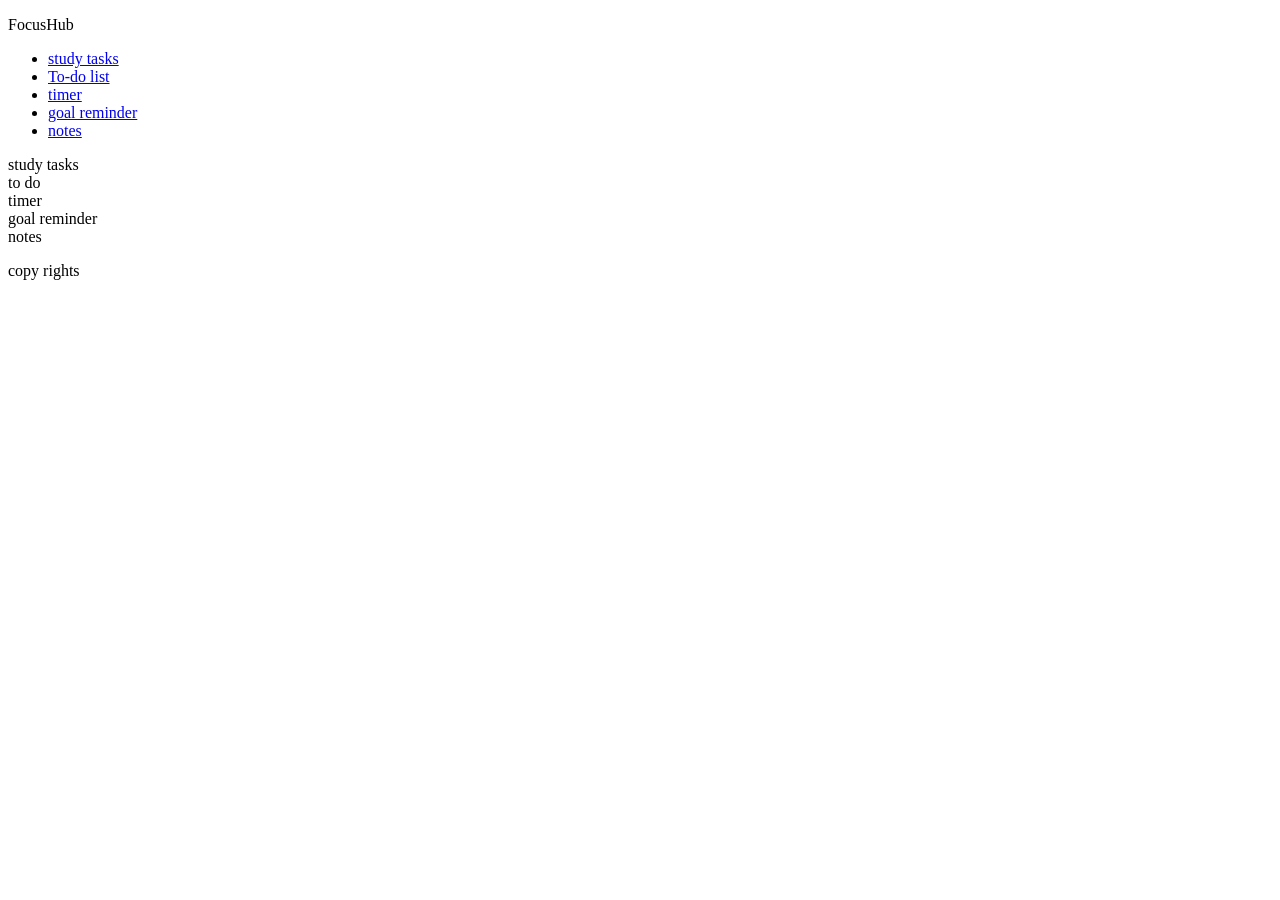
==== index.html @ fe879a46 "day 2-intial html base" ====
<!DOCTYPE html>
<html lang="en">
<head>
    <meta charset="UTF-8">
    <meta name="viewport" content="width=device-width, initial-scale=1.0">
    <title>FocusHub</title>
</head>
<body>
    <header>
<p>FocusHub</p>
    </header>
    <div class="layout">
     <nav>
     <ul>
        <li><a href="#study-tasks">study tasks</a></li>
        <li><a href="#todo-list">To-do list</a></li>
        <li><a href="#timer">timer</a></li>
        <li><a href="#goal-reminder">goal reminder</a></li>
        <li><a href="#notes">notes</a></li>
     </ul>
    </nav>
    <main>
<section id="study-tasks">study tasks</section>
<section id="todo-list">to do</section>
<section id="timer">timer</section>
<section id="goal-reminder">goal reminder</section>
<section id="notes">notes</section>

   </main>
    </div>
    <footer>
<p>copy rights</p>
    </footer>
</html>
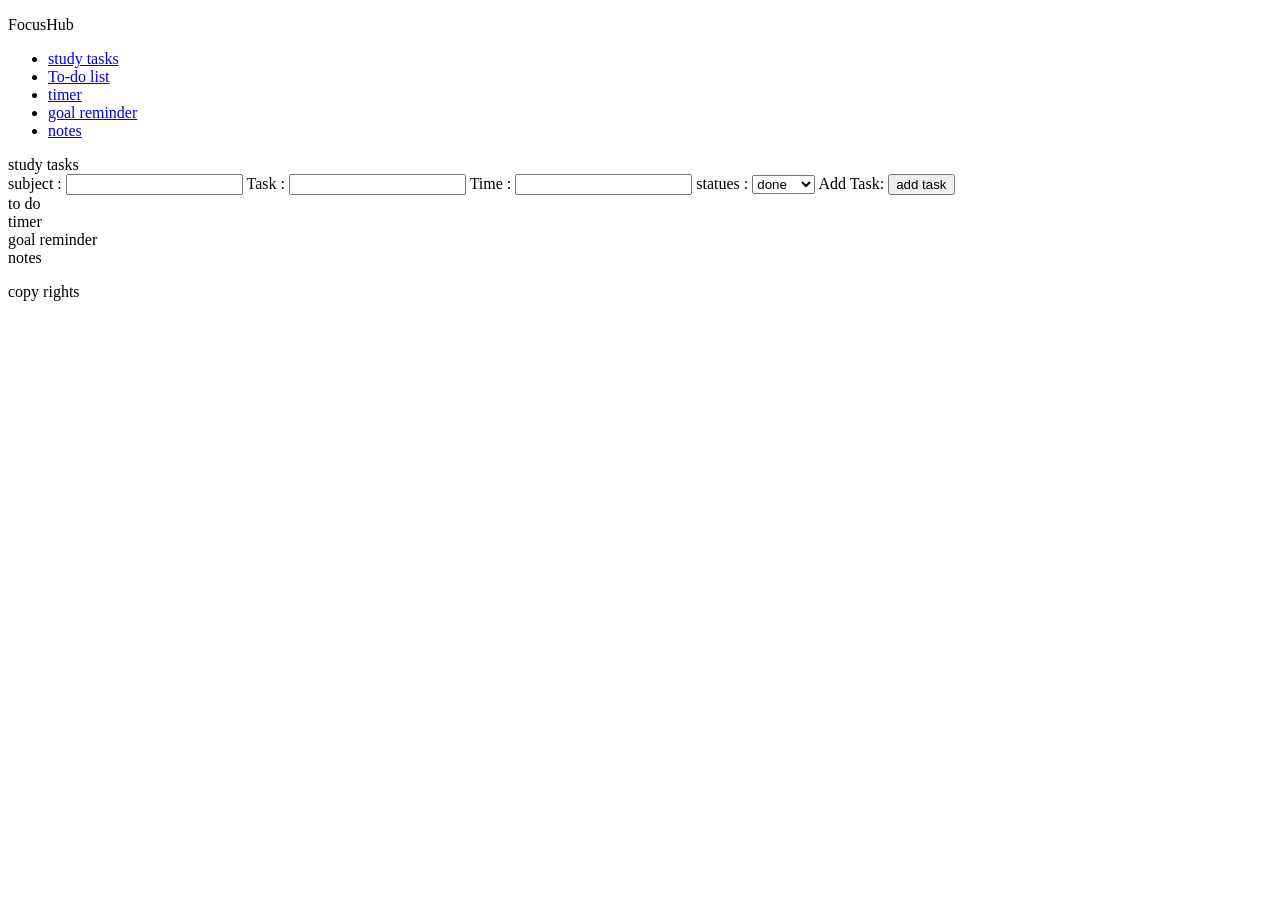
==== commit 25ad3e9b: "form-improved html" ====
--- a/index.html
+++ b/index.html
@@ -8,9 +8,7 @@
 <body>
     <header>
 <p>FocusHub</p>
-    </header>
-    <div class="layout">
-     <nav>
+ <nav>
      <ul>
         <li><a href="#study-tasks">study tasks</a></li>
         <li><a href="#todo-list">To-do list</a></li>
@@ -19,8 +17,20 @@
         <li><a href="#notes">notes</a></li>
      </ul>
     </nav>
+    </header>
+    <div class="layout">
+    
     <main>
-<section id="study-tasks">study tasks</section>
+<section id="study-tasks" >study tasks
+    <form>
+        <label>subject : <input></input></label>
+        <label>Task    : <input></input></label>
+        <label>Time    : <input></input></label>
+        <label>statues : <select><option>done</option><option>not yet</option></select></label>
+        <label>Add Task: <button>add task</button></label>
+    </form>
+
+</section>
 <section id="todo-list">to do</section>
 <section id="timer">timer</section>
 <section id="goal-reminder">goal reminder</section>
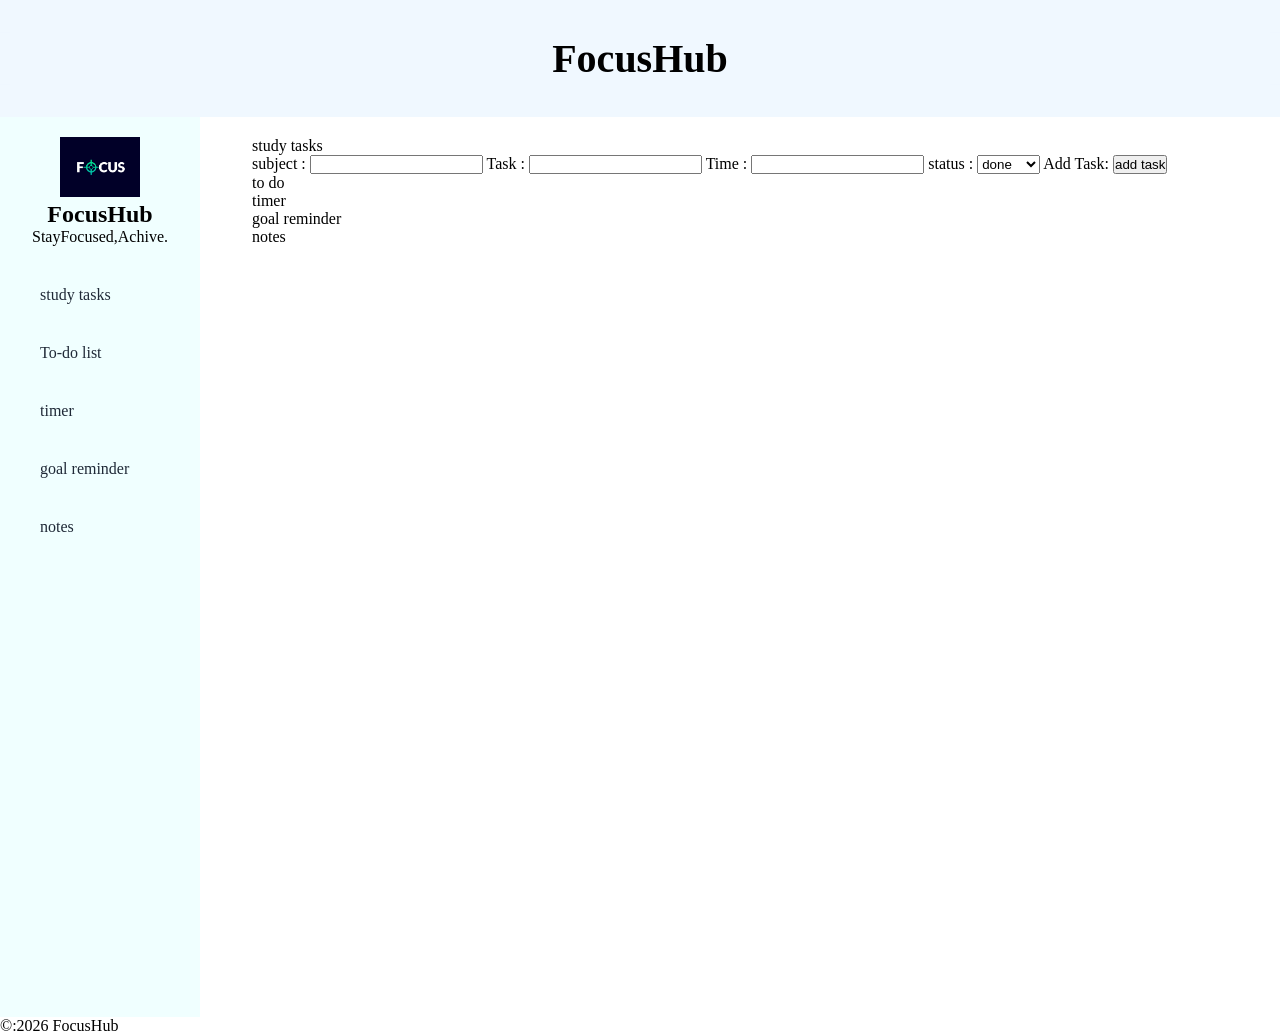
==== commit a70a4c2e: "initial html" ====
--- a/index.html
+++ b/index.html
@@ -4,11 +4,22 @@
     <meta charset="UTF-8">
     <meta name="viewport" content="width=device-width, initial-scale=1.0">
     <title>FocusHub</title>
+    <link rel="stylesheet" href="css/style.css">
 </head>
 <body>
-    <header>
-<p>FocusHub</p>
- <nav>
+    
+    <header class="header">
+<h1>FocusHub</h1>
+
+    </header>
+    <div class="layout">
+    <aside class="sidebar"> 
+        <div class="logo">
+            <img src="assets/logo.jpg" alt="FocusHub Logo">
+            <h2>FocusHub</h2>
+            <p>StayFocused,Achive.</p>
+        </div>
+        <nav>
      <ul>
         <li><a href="#study-tasks">study tasks</a></li>
         <li><a href="#todo-list">To-do list</a></li>
@@ -16,18 +27,15 @@
         <li><a href="#goal-reminder">goal reminder</a></li>
         <li><a href="#notes">notes</a></li>
      </ul>
-    </nav>
-    </header>
-    <div class="layout">
-    
-    <main>
+    </nav></aside>
+    <main class="main">
 <section id="study-tasks" >study tasks
     <form>
-        <label>subject : <input></input></label>
-        <label>Task    : <input></input></label>
-        <label>Time    : <input></input></label>
-        <label>statues : <select><option>done</option><option>not yet</option></select></label>
-        <label>Add Task: <button>add task</button></label>
+        <label>subject : <input></label>
+        <label>Task    : <input></label>
+        <label>Time    : <input></label>
+        <label>status : <select><option>done</option><option>not yet</option></select></label>
+        <label>Add Task: <button type="submit">add task</button></label>
     </form>
 
 </section>
@@ -39,6 +47,6 @@
    </main>
     </div>
     <footer>
-<p>copy rights</p>
+<p>&copy:2026 FocusHub</p>
     </footer>
 </html>
--- a/css/style.css
+++ b/css/style.css
@@ -0,0 +1,100 @@
+/*css reset*/
+* {
+    margin:0;
+    padding:0;
+    box-sizing:border-box;
+
+}
+
+
+
+
+
+/*global styles*/
+.body {
+    background-color: #f5f7fa;
+    font-family: Arial, Helvetica, sans-serif;
+    min-height: 100vh;
+    color: #1f2937;
+    
+}
+
+
+.header h1{
+    text-align: center;
+}
+
+/*header*/
+.header {
+   background-color: aliceblue;
+   padding: 25px;
+   /* box-shadow: #1f2937; */
+   border-bottom: #1f2937;
+   border-width: 10px;
+   border-style: dashed;
+   border-color: aliceblue;
+   font-size: 20px;
+   .h1{
+    font-size: 2rem;
+    padding-left: 20px;
+   }
+}
+.sidebar a:hover{
+    background-color: #3c78cc;
+    cursor: pointer;
+}
+.sidebar a{
+    text-decoration: none;
+    color: #1f2937;
+    display: block;
+    padding: 20px;
+    border-radius: 10px;
+
+}
+.sidebar ul{
+    list-style: none;
+}
+
+
+.logo{
+text-align: center;
+margin-bottom: 20px;
+}
+
+
+.logo img{
+    width: 80px;
+    
+}
+
+
+/*sidebar*/
+.sidebar{
+    width: 200px;
+    height: 600px;
+    text-align: justify;
+    size: 20px;
+    padding: 20px;
+    background-color: azure;
+    flex-direction: column;
+    box-shadow: #1f2937,10px;
+    min-height: 100vh;
+}
+
+
+
+
+/*dashboard*/
+.layout {
+display:flex;
+gap: 2rem;
+}
+.main{
+   flex: auto;
+    padding: 20px;
+}
+
+
+
+/*cards*/
+
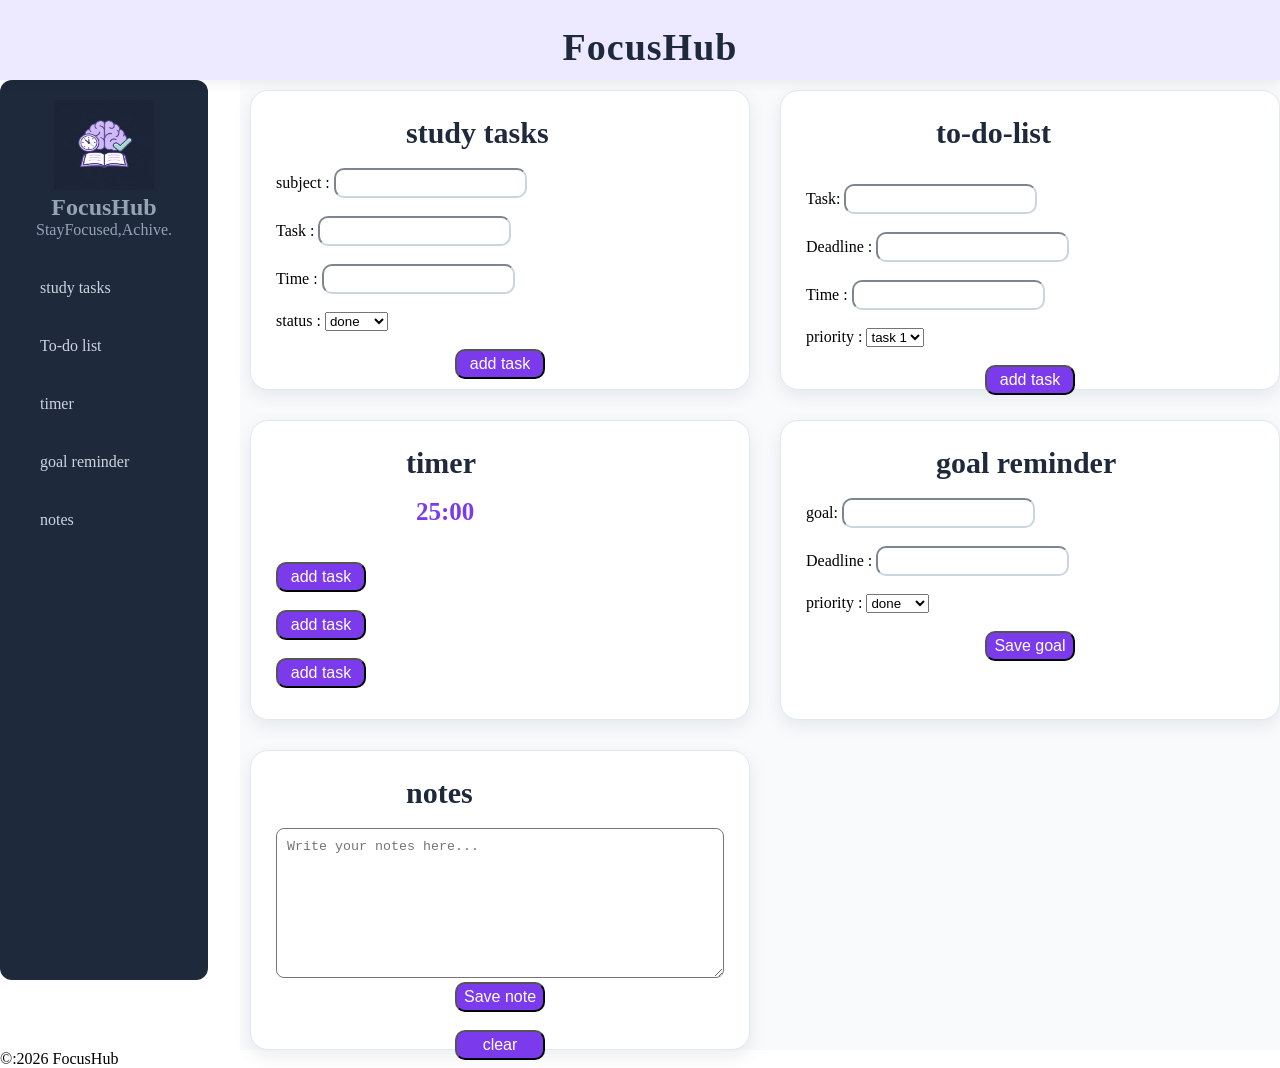
==== commit 2aa1a9c7: "css dashboard finished" ====
--- a/index.html
+++ b/index.html
@@ -15,7 +15,7 @@
     <div class="layout">
     <aside class="sidebar"> 
         <div class="logo">
-            <img src="assets/logo.jpg" alt="FocusHub Logo">
+            <img src="assets/c091068a-8f9d-4ba6-a585-a3e6d6898ce0.jpg" alt="FocusHub Logo">
             <h2>FocusHub</h2>
             <p>StayFocused,Achive.</p>
         </div>
@@ -29,21 +29,56 @@
      </ul>
     </nav></aside>
     <main class="main">
-<section id="study-tasks" >study tasks
+        <div class="grid">
+<section class="study-tasks" ><b>study tasks</b><br><br>
     <form>
-        <label>subject : <input></label>
-        <label>Task    : <input></label>
-        <label>Time    : <input></label>
-        <label>status : <select><option>done</option><option>not yet</option></select></label>
-        <label>Add Task: <button type="submit">add task</button></label>
+        <label class="label">subject : <input></label><br><br>
+        <label>Task     : <input></label><br><br>
+        <label>Time    : <input></label><br><br>
+        <label>status : <select><option>done</option><option>not yet</option></select></label><br><br>
+               <div class="add-task">  <button type="submit">add task</button></div><br><br>
+            </form>
+        </section>
     </form>
 
 </section>
-<section id="todo-list">to do</section>
-<section id="timer">timer</section>
-<section id="goal-reminder">goal reminder</section>
-<section id="notes">notes</section>
+<section class="study-tasks"><b>to-do-list<br><br></b>
+     <form>
+       <label>Task: <input></label><br><br>
+        <label>Deadline   : <input></label><br><br>
+        <label>Time    : <input></label><br><br>
+        <label>priority : <select><option>task 1</option><option>task 2</option></select></label><br><br>
+               <div class="add-task"> <button type="submit">add task</button></div><br><br>
+            </form>
+</section>
+<section class="study-tasks"><b>timer</b><br><br> <form>
+       <label><h3>25:00</h3></label><br><br>
+        <!-- <label>Deadline   : <input></label><br><br>
+        <label>Time    : <input></label><br><br>
+        <label>priority : <select><option>task 1</option><option>task 2</option></select></label><br><br> -->
+               <div class="start"> <button type="submit">add task</button></div><br>
+               <div class="pause"> <button type="submit">add task</button></div><br>
+               <div class="reset"> <button type="submit">add task</button></div><br>
+               </form></section>
+<section class="study-tasks"><b>goal reminder</b><br><br><form>
+        <label>goal: <input></label><br><br>
+        <label>Deadline    : <input type="datetime"></label><br><br>
+        <!-- <label>Time    : <input></label><br><br> -->
+        <label>priority : <select><option>done</option><option>not yet</option></select></label><br><br>
+               <div class="add-task">  <button type="submit">Save goal</button></div><br><br>
+            </form></section>
+<section class="study-tasks"><div class="notes"><b>notes</b><br><br>  <form>
+       <!-- <label>Task: <input></label><br><br> -->
+        
+        <!-- <label>Deadline   : <input></label><br><br>
+        <label>Time    : <input></label><br><br>
+        <label>priority : <select><option>task 1</option><option>task 2</option></select></label><br><br> -->
+        <textarea id="notes" placeholder="Write your notes here..."></textarea>
+        <div class="add-task"> <button type="submit">Save note</button></div><br>
+                <div class="add-task"> <button type="submit">clear</button></div>
+            </form></div></section>
 
+        </div>
    </main>
     </div>
     <footer>
--- a/css/style.css
+++ b/css/style.css
@@ -1,3 +1,8 @@
+:root{
+    --primary-color:#7C3AED;
+
+}
+
 /*css reset*/
 * {
     margin:0;
@@ -12,7 +17,7 @@
 
 /*global styles*/
 .body {
-    background-color: #f5f7fa;
+   
     font-family: Arial, Helvetica, sans-serif;
     min-height: 100vh;
     color: #1f2937;
@@ -22,30 +27,43 @@
 
 .header h1{
     text-align: center;
+     font-size: 38px;
+    padding-left: 20px;
+    color: #1E293B;
+    font-weight: 700;
+    font: poppins;
+    letter-spacing: 1px;
+
 }
 
 /*header*/
 .header {
-   background-color: aliceblue;
+    position: sticky;
+   background-color: #EDE9FE;
    padding: 25px;
-   /* box-shadow: #1f2937; */
+   box-shadow: #1f2937;
    border-bottom: #1f2937;
    border-width: 10px;
-   border-style: dashed;
+   border-block-end-style: calc();
    border-color: aliceblue;
    font-size: 20px;
-   .h1{
-    font-size: 2rem;
-    padding-left: 20px;
-   }
+   position: sticky;
+   top: 0;
+   height: 80px;
+   width: 100%;
+   box-shadow: 0px 2px 12px rgba(0,0,0,0.08);
 }
 .sidebar a:hover{
-    background-color: #3c78cc;
+    background-color :var(--primary-color);
     cursor: pointer;
+    /* padding: 12px; */
+    transition: 0.3s;
+    
+
 }
 .sidebar a{
     text-decoration: none;
-    color: #1f2937;
+    color: #CBD5E1;
     display: block;
     padding: 20px;
     border-radius: 10px;
@@ -59,26 +77,30 @@
 .logo{
 text-align: center;
 margin-bottom: 20px;
+color: #94a3b8;
+font-weight: 400;
 }
 
 
 .logo img{
-    width: 80px;
+    width: 100px;
+    height: 90px;
     
 }
 
 
 /*sidebar*/
 .sidebar{
-    width: 200px;
+    width: 240px;
     height: 600px;
     text-align: justify;
     size: 20px;
     padding: 20px;
-    background-color: azure;
+    background-color: #1e293b;
     flex-direction: column;
     box-shadow: #1f2937,10px;
-    min-height: 100vh;
+    height: 100vh;
+    border-radius: 12px;
 }
 
 
@@ -91,10 +113,106 @@
 }
 .main{
    flex: auto;
-    padding: 20px;
+    /* padding: 20px; */
+    background-color: #f8fafc;
 }
 
 
 
 /*cards*/
 
+.main button:hover{
+    background-color: #95a8c8;
+    cursor: pointer;
+    transition: all;
+    box-shadow: #3B82F6,10px;
+}
+.main button:active{
+    motion: 100px;
+    size: 10px;
+}
+
+.main input{
+    border-radius: 10px;
+   background-color: #ffff;
+    padding: 10px;
+    border-color: #cbd5e1;
+    height: 30px;
+
+}
+.main input:focus{
+    border-color: #7C3AED;
+    box-shadow: 0 0 0 3px rgba(124,58,237,0.2);
+    
+}
+
+.study-tasks{
+    background-color: white;
+    border-radius: 18px;
+    padding: 25px;
+    box-shadow: 0 6px 18px rgba(15,23,42,0.08);
+    margin-top: 10px;
+    margin-left: 10px;
+    width: 500px;
+    height: 300px;
+    border: 1px solid #e2e8f0;
+    
+}
+.study-tasks b{
+    /* text-align: center; */
+   
+    padding-left: 130px;
+    font-family: Georgia, 'Times New Roman', Times, serif;
+    color: #1e293b;
+    font-weight: 700;
+    font-size: 30px;
+}
+
+.add-task{
+    border-radius: 30px;
+    text-align: center;
+}
+button{
+    width: 90px;
+    border-radius: 10px;
+    background-color: #7C3AED;
+    color: white;
+    padding: 2px;
+    cursor: pointer;
+    height: 30px;
+    font-size: 16px;
+    font-weight: 600px;
+}
+button :hover{
+    background-color: #6d28d9;
+    transition: 0.3s;
+    transform: scale(1.03);
+    /* box-shadow:100px; */
+}
+h3{
+    /* text-align: center; */
+    padding-left: 140px;
+    font-size: 25px;
+    color: #7C3AED;
+    font-weight: 700px;
+    
+}
+textarea{
+    width: 100%;
+    height: 150px;
+    padding:10px;
+    border-radius: 8px;
+    resize: vertical;
+}
+.grid{
+    display: grid;
+    grid-template-columns: 1fr 1fr;
+    gap: 20px;
+}
+.notes{
+    grid-column: 1/3;
+}
+.label{
+    font-size: 16px;
+    
+}
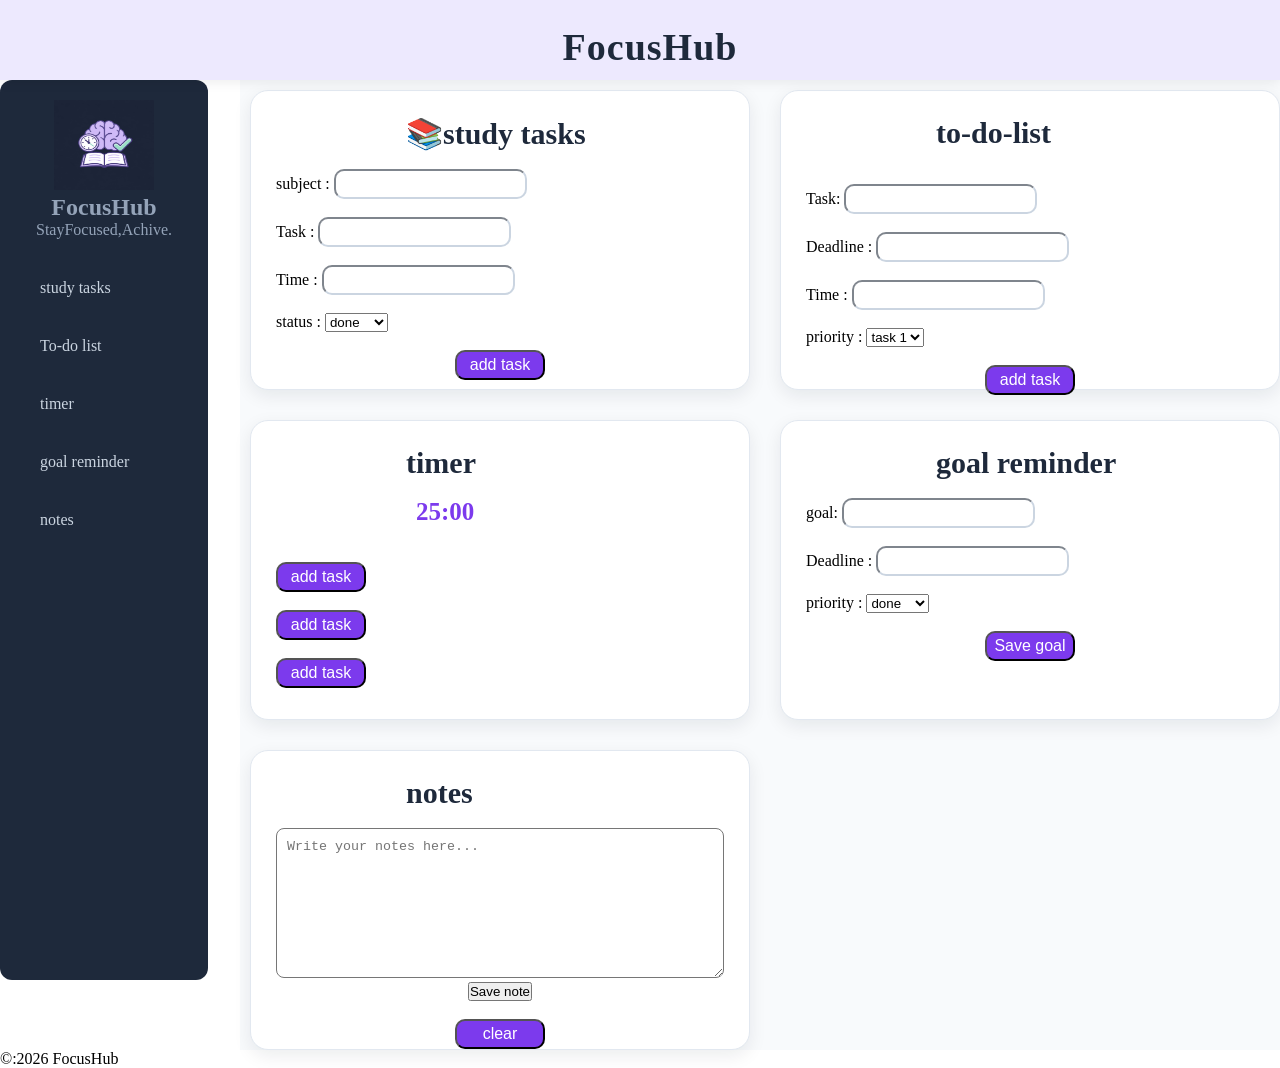
==== commit 037736bf: "added few css features" ====
--- a/index.html
+++ b/index.html
@@ -16,7 +16,7 @@
     <aside class="sidebar"> 
         <div class="logo">
             <img src="assets/c091068a-8f9d-4ba6-a585-a3e6d6898ce0.jpg" alt="FocusHub Logo">
-            <h2>FocusHub</h2>
+            <h2 >FocusHub</h2>
             <p>StayFocused,Achive.</p>
         </div>
         <nav>
@@ -30,13 +30,13 @@
     </nav></aside>
     <main class="main">
         <div class="grid">
-<section class="study-tasks" ><b>study tasks</b><br><br>
+<section class="study-tasks" ><b class="pseudo-element">study tasks</b><br><br>
     <form>
         <label class="label">subject : <input></label><br><br>
         <label>Task     : <input></label><br><br>
         <label>Time    : <input></label><br><br>
         <label>status : <select><option>done</option><option>not yet</option></select></label><br><br>
-               <div class="add-task">  <button type="submit">add task</button></div><br><br>
+               <div class="add-task">  <button class="button" type="submit">add task</button></div><br><br>
             </form>
         </section>
     </form>
@@ -48,7 +48,7 @@
         <label>Deadline   : <input></label><br><br>
         <label>Time    : <input></label><br><br>
         <label>priority : <select><option>task 1</option><option>task 2</option></select></label><br><br>
-               <div class="add-task"> <button type="submit">add task</button></div><br><br>
+               <div class="add-task"> <button class="button" type="submit">add task</button></div><br><br>
             </form>
 </section>
 <section class="study-tasks"><b>timer</b><br><br> <form>
@@ -56,16 +56,16 @@
         <!-- <label>Deadline   : <input></label><br><br>
         <label>Time    : <input></label><br><br>
         <label>priority : <select><option>task 1</option><option>task 2</option></select></label><br><br> -->
-               <div class="start"> <button type="submit">add task</button></div><br>
-               <div class="pause"> <button type="submit">add task</button></div><br>
-               <div class="reset"> <button type="submit">add task</button></div><br>
+               <div class="start"> <button class="button" type="submit">add task</button></div><br>
+               <div class="pause"> <button class="button" type="submit">add task</button></div><br>
+               <div class="reset"> <button class="button" type="submit">add task</button></div><br>
                </form></section>
 <section class="study-tasks"><b>goal reminder</b><br><br><form>
         <label>goal: <input></label><br><br>
         <label>Deadline    : <input type="datetime"></label><br><br>
         <!-- <label>Time    : <input></label><br><br> -->
         <label>priority : <select><option>done</option><option>not yet</option></select></label><br><br>
-               <div class="add-task">  <button type="submit">Save goal</button></div><br><br>
+               <div class="add-task">  <button class="button" type="submit">Save goal</button></div><br><br>
             </form></section>
 <section class="study-tasks"><div class="notes"><b>notes</b><br><br>  <form>
        <!-- <label>Task: <input></label><br><br> -->
@@ -75,7 +75,7 @@
         <label>priority : <select><option>task 1</option><option>task 2</option></select></label><br><br> -->
         <textarea id="notes" placeholder="Write your notes here..."></textarea>
         <div class="add-task"> <button type="submit">Save note</button></div><br>
-                <div class="add-task"> <button type="submit">clear</button></div>
+                <div class="add-task"> <button class="button" type="submit">clear</button></div>
             </form></div></section>
 
         </div>
--- a/css/style.css
+++ b/css/style.css
@@ -172,7 +172,7 @@
     border-radius: 30px;
     text-align: center;
 }
-button{
+.button{
     width: 90px;
     border-radius: 10px;
     background-color: #7C3AED;
@@ -182,12 +182,12 @@
     height: 30px;
     font-size: 16px;
     font-weight: 600px;
-}
-button :hover{
+    transition: transform 0.3s ease, background-color 0.3s ease;
+
+}
+.button:hover{
     background-color: #6d28d9;
-    transition: 0.3s;
-    transform: scale(1.03);
-    /* box-shadow:100px; */
+    transform: scale(1.05) translateY(-5px);
 }
 h3{
     /* text-align: center; */
@@ -215,4 +215,14 @@
 .label{
     font-size: 16px;
     
+}
+/* .pseudo-element::before{
+    display: inline-block;
+    content: "";
+    width: 5px;
+    height: 15px;
+    background-color: #1E293B;
+} */
+ .pseudo-element::before{
+ content: "📚";
 }
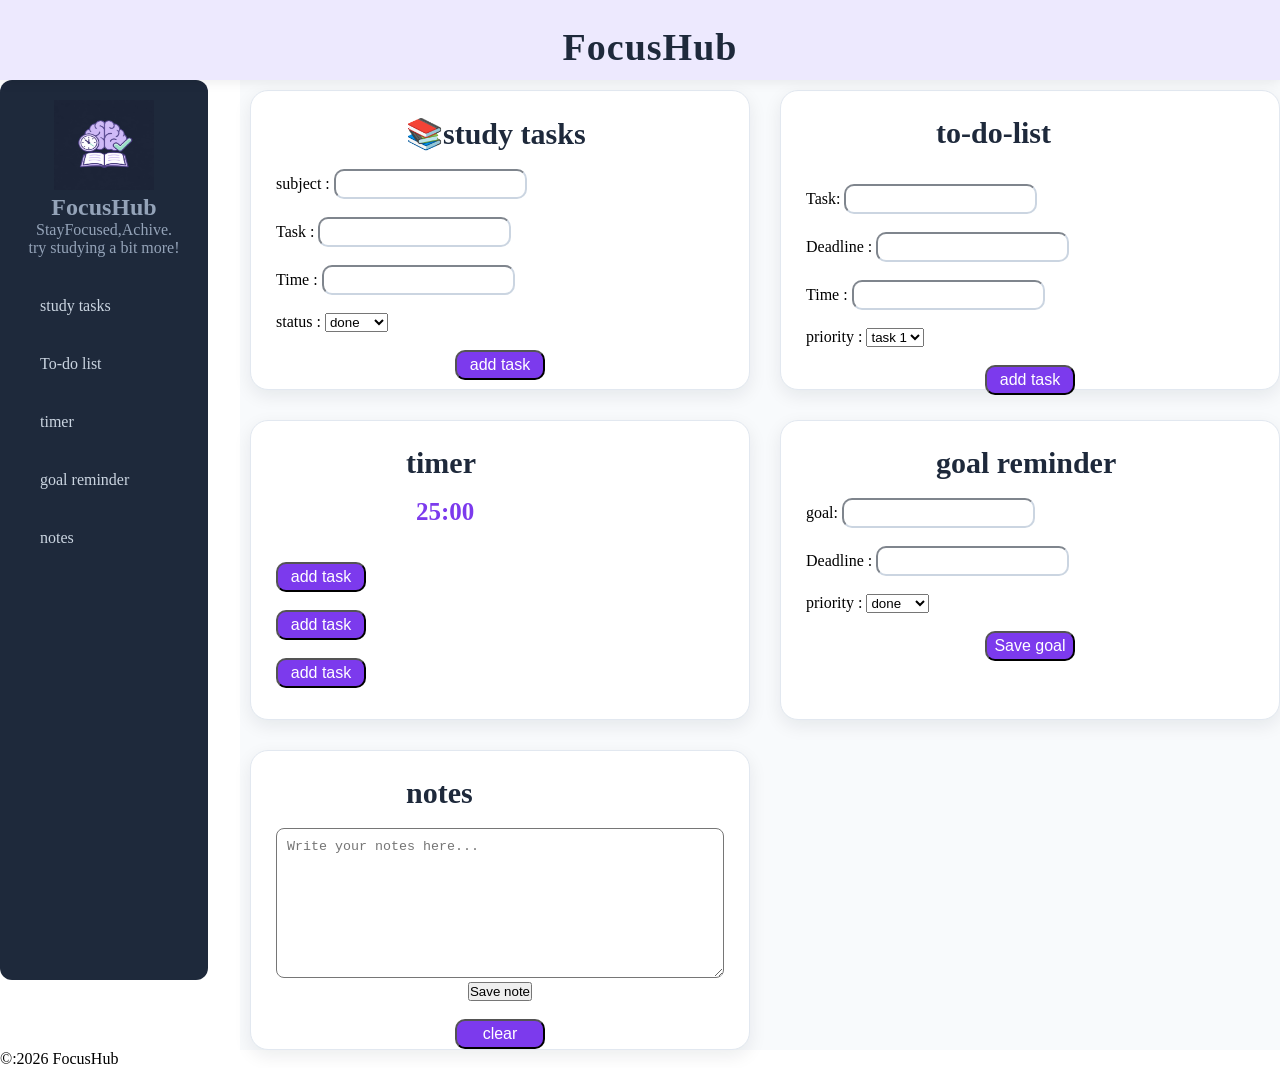
==== commit 8aadc3de: "conditionals and input" ====
--- a/index.html
+++ b/index.html
@@ -18,6 +18,7 @@
             <img src="assets/c091068a-8f9d-4ba6-a585-a3e6d6898ce0.jpg" alt="FocusHub Logo">
             <h2 >FocusHub</h2>
             <p>StayFocused,Achive.</p>
+            <p id="display">welcome to FocusHub</p>
         </div>
         <nav>
      <ul>
@@ -84,4 +85,7 @@
     <footer>
 <p>&copy:2026 FocusHub</p>
     </footer>
+
+<script src="js/script.js"></script>
+</body>
 </html>
--- a/css/style.css
+++ b/css/style.css
@@ -156,6 +156,7 @@
     width: 500px;
     height: 300px;
     border: 1px solid #e2e8f0;
+    animation: fadeIn 0.5s ease;
     
 }
 .study-tasks b{
@@ -225,4 +226,24 @@
 } */
  .pseudo-element::before{
  content: "📚";
-}+}
+@keyframes fadeIn {
+    0%{
+        opacity: 0;
+    }
+    100%{
+        opacity: 1;
+    }
+}
+
+
+
+@media (max-width:768px){
+    .grid{
+    display: grid;
+    grid-template-columns: 1fr;
+}
+.sidebar{
+    width: 130px;
+}
+}
